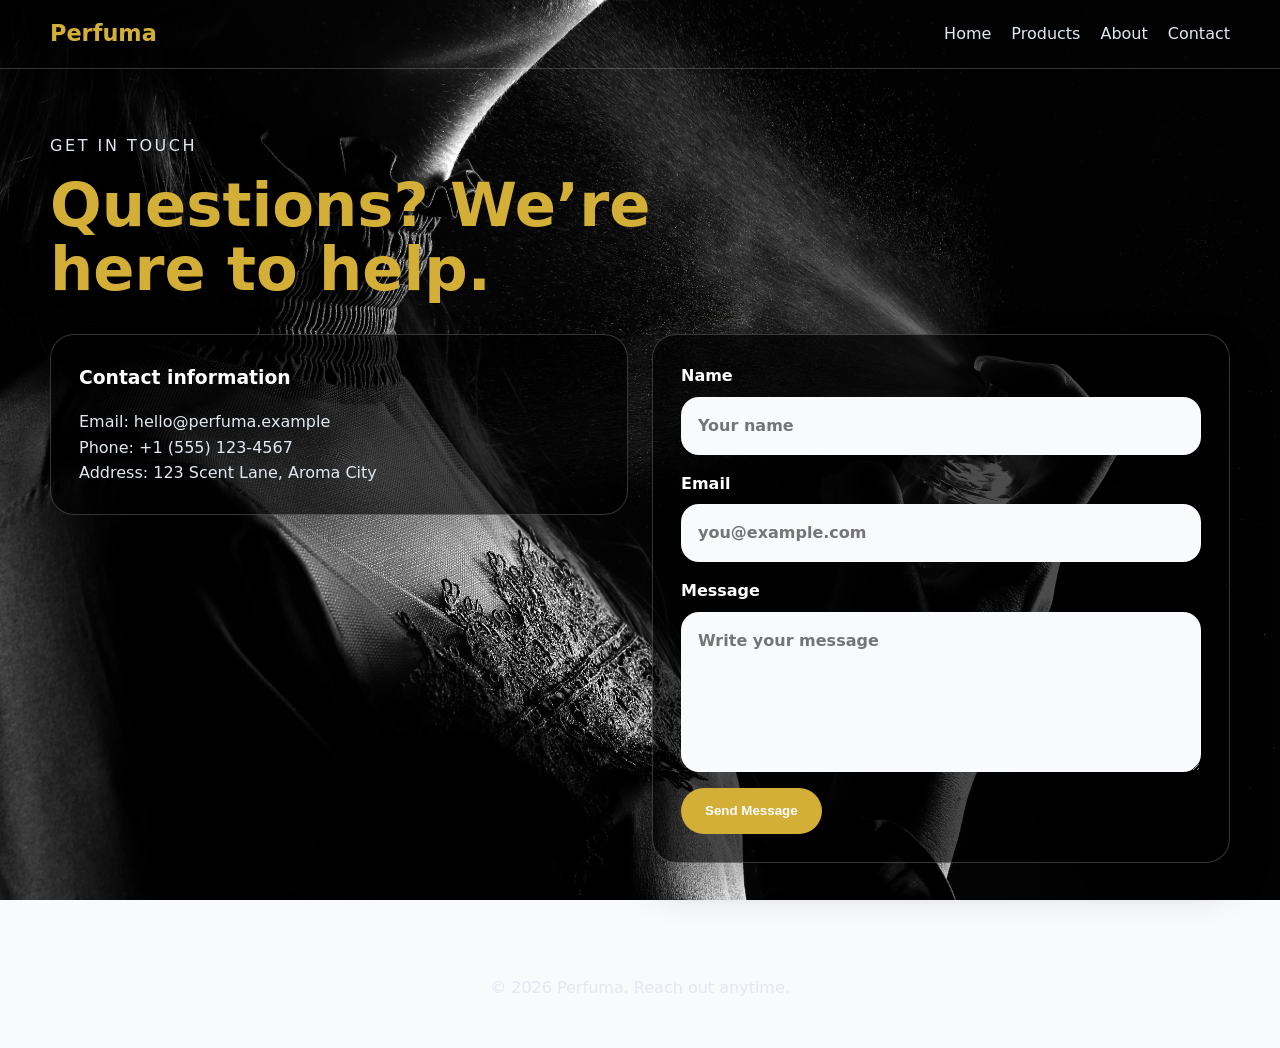
==== contact.html @ c565d62a "Add files via upload" ====
﻿<!DOCTYPE html>
<html lang="en">
<head>
    <meta charset="UTF-8">
    <meta name="viewport" content="width=device-width, initial-scale=1.0">
    <link rel="stylesheet" href="style.css">
    <title>Perfuma | Contact</title>
</head>
<body class="page-contact">
    <header class="site-header">
        <div class="container header-row">
            <div>
                <a class="brand" href="index.html">Perfuma</a>
            </div>
            <nav class="site-nav">
                <a href="index.html">Home</a>
                <a href="products.html">Products</a>
                <a href="about.html">About</a>
                <a href="contact.html">Contact</a>
            </nav>
        </div>
    </header>

    <main class="section container">
        <div class="section-header">
            <p class="eyebrow">Get in touch</p>
            <h2>Questions? We’re here to help.</h2>
        </div>
        <div class="contact-grid">
            <div class="contact-card">
                <h3>Contact information</h3>
                <p>Email: hello@perfuma.example</p>
                <p>Phone: +1 (555) 123-4567</p>
                <p>Address: 123 Scent Lane, Aroma City</p>
            </div>
            <form class="contact-form" action="#" method="post">
                <label>
                    Name
                    <input type="text" name="name" placeholder="Your name">
                </label>
                <label>
                    Email
                    <input type="email" name="email" placeholder="you@example.com">
                </label>
                <label>
                    Message
                    <textarea name="message" rows="5" placeholder="Write your message"></textarea>
                </label>
                <button class="button button-primary" type="submit">Send Message</button>
            </form>
        </div>
    </main>

    <footer class="site-footer container">
        <p>© 2026 Perfuma. Reach out anytime.</p>
    </footer>
</body>
</html>
---- style.css ----
﻿:root {
  --bg: #f8fafc;
  --surface: rgba(0, 0, 0, 0.7);
  --text: #ffffff;
  --muted: #e2e8f0;
  --primary: #d4af37;
  --primary-dark: #b8860b;
  --border: rgba(255, 255, 255, 0.2);
  --shadow: 0 20px 40px rgba(0, 0, 0, 0.3);
  --radius: 24px;
}

*, *::before, *::after {
  box-sizing: border-box;
}

body {
  margin: 0;
  font-family: Inter, system-ui, -apple-system, BlinkMacSystemFont, "Segoe UI", sans-serif;
  background: var(--bg);
  color: var(--text);
  line-height: 1.6;
}

img {
  max-width: 100%;
  display: block;
}

a {
  color: inherit;
  text-decoration: none;
}

.container {
  width: min(1180px, 100%);
  margin: 0 auto;
  padding: 0 1.5rem;
}

.site-header {
  background: transparent;
  border-bottom: 1px solid rgba(255, 255, 255, 0.2);
}

.header-row {
  display: flex;
  align-items: center;
  justify-content: space-between;
  gap: 1rem;
  padding: 1rem 0;
}

.brand {
  font-size: 1.4rem;
  font-weight: 700;
  color: var(--primary);
}

.site-nav {
  display: flex;
  gap: 1.25rem;
  flex-wrap: wrap;
}

.site-nav a {
  color: var(--muted);
  font-weight: 500;
}

.hero {
  display: grid;
  grid-template-columns: 1.45fr 1fr;
  gap: 2rem;
  align-items: center;
  padding: 4rem 0 3rem;
}

.hero-copy {
  max-width: 560px;
}

.eyebrow {
  text-transform: uppercase;
  letter-spacing: 0.16em;
  font-size: 0.8rem;
  color: var(--primary);
  margin: 0 0 1rem;
}

.hero h1,
.section-header h2 {
  margin: 0;
  font-size: clamp(2.5rem, 5vw, 3.8rem);
  line-height: 1.05;
  color: var(--primary);
}

.hero-copy p,
.section p,
.about-grid p,
.contact-card p {
  color: var(--muted);
  font-size: 1rem;
}

.hero-actions {
  display: flex;
  flex-wrap: wrap;
  gap: 1rem;
  margin-top: 1.75rem;
}

.button {
  display: inline-flex;
  align-items: center;
  justify-content: center;
  border: none;
  border-radius: 999px;
  padding: 0.95rem 1.5rem;
  font-weight: 600;
  cursor: pointer;
}

.button-primary {
  background: var(--primary);
  color: #fff;
}

.button-secondary {
  background: rgba(0, 0, 0, 0.7);
  border: 1px solid rgba(255, 255, 255, 0.2);
  color: var(--text);
}

.hero-card,
.feature-card,
.product-card,
.about-card,
.contact-card,
.contact-form {
  background: var(--surface);
  border: 1px solid var(--border);
  border-radius: var(--radius);
  box-shadow: var(--shadow);
}

.hero-card {
  padding: 2rem;
}

.card-label {
  margin: 0 0 1rem;
  color: var(--primary);
  font-weight: 700;
}

.hero-card h2,
.feature-card h3,
.product-card h3,
.about-card h3,
.contact-card h3 {
  margin-top: 0;
  margin-bottom: 1rem;
}

.price {
  font-size: 1.85rem;
  font-weight: 700;
  margin: 1rem 0 0;
}

.section {
  padding: 4rem 0;
}

.section-header {
  max-width: 720px;
  margin-bottom: 2rem;
}

.cards-grid,
.product-grid,
.about-grid,
.contact-grid {
  display: grid;
  gap: 1.5rem;
}

.cards-grid,
.product-grid {
  grid-template-columns: repeat(3, minmax(0, 1fr));
}

.about-grid {
  grid-template-columns: 1.4fr 0.9fr;
  align-items: start;
}

.contact-grid {
  grid-template-columns: 1fr 1fr;
  align-items: start;
}

.feature-card,
.product-card,
.about-card,
.contact-card,
.contact-form {
  padding: 1.75rem;
}

.feature-card p,
.product-card p,
.about-card p,
.contact-card p {
  margin: 0;
}

.product-card ul {
  list-style: none;
  padding: 0;
  margin: 1rem 0 1.5rem;
  display: grid;
  gap: 0.75rem;
}

.product-card li {
  color: var(--muted);
}

.contact-form label {
  display: grid;
  gap: 0.5rem;
  margin-bottom: 1rem;
  color: var(--text);
  font-weight: 600;
}

.contact-form input,
.contact-form textarea {
  width: 100%;
  padding: 0.95rem 1rem;
  border: 1px solid var(--border);
  border-radius: 18px;
  background: #f8fafc;
  font: inherit;
  color: var(--text);
}

.contact-form button {
  width: fit-content;
}

.site-footer {
  padding: 2rem 0;
  text-align: center;
  color: var(--muted);
}

.page-index,
.page-products,
.page-about,
.page-contact {
  background-image: url('bg.jpg');
  background-size: cover;
  background-position: center;
  background-attachment: fixed;
  background-repeat: no-repeat;
}

@media (max-width: 960px) {
  .hero,
  .about-grid,
  .contact-grid,
  .cards-grid,
  .product-grid {
    grid-template-columns: 1fr;
  }
}

@media (max-width: 640px) {
  .header-row {
    flex-direction: column;
    align-items: flex-start;
  }
  .container {
    padding: 0 1rem;
  }
  .hero h1,
  .section-header h2 {
    font-size: 2.5rem;
  }
}
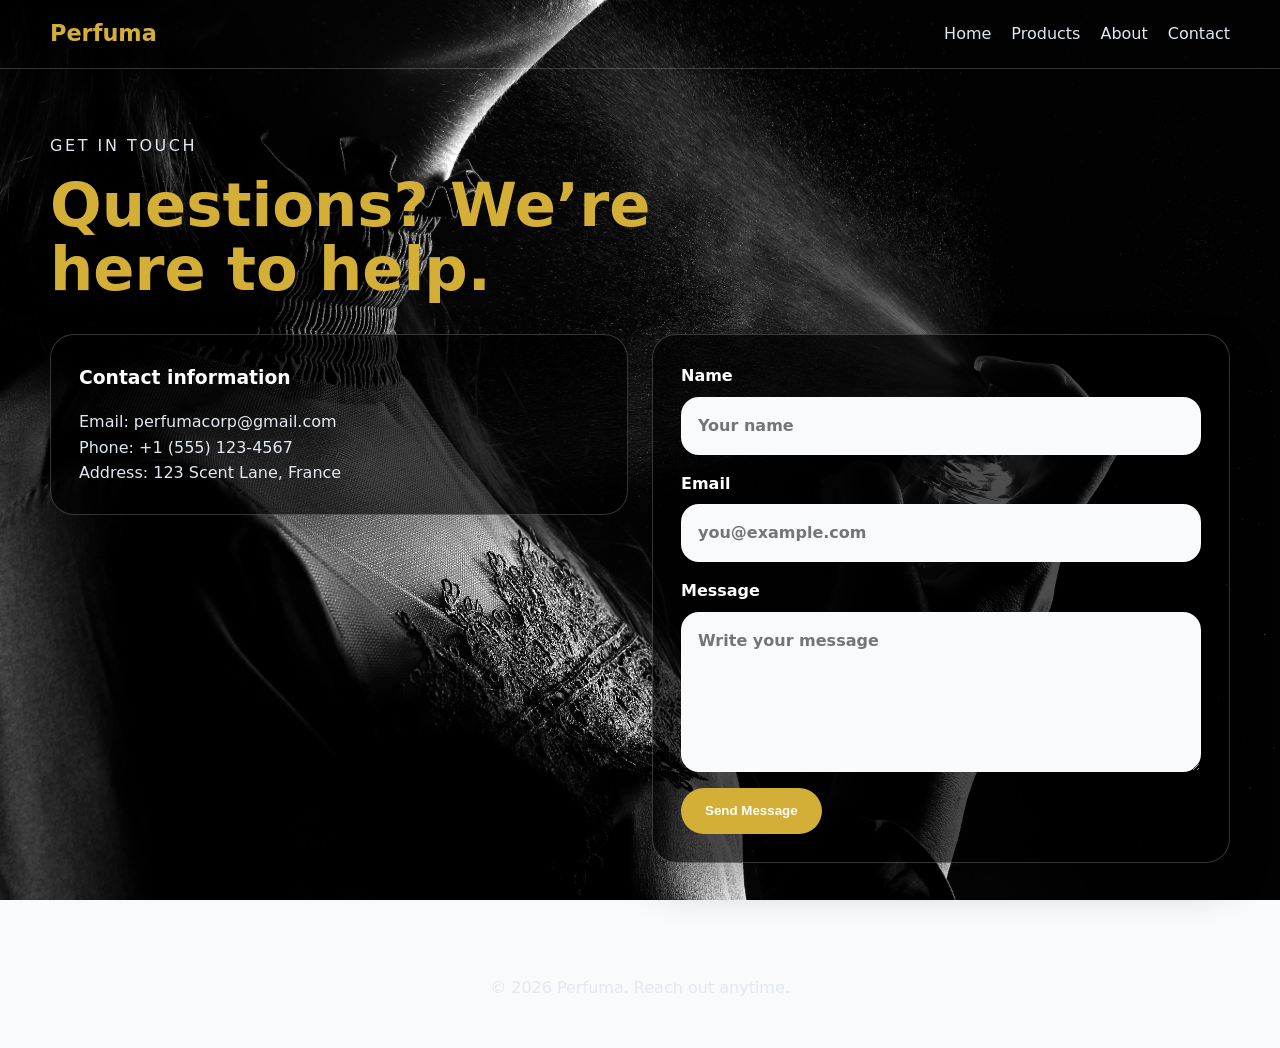
==== commit 7127fbd3: "Update contact.html" ====
--- a/contact.html
+++ b/contact.html
@@ -29,9 +29,9 @@
         <div class="contact-grid">
             <div class="contact-card">
                 <h3>Contact information</h3>
-                <p>Email: hello@perfuma.example</p>
+                <p>Email: perfumacorp@gmail.com</p>
                 <p>Phone: +1 (555) 123-4567</p>
-                <p>Address: 123 Scent Lane, Aroma City</p>
+                <p>Address: 123 Scent Lane, France</p>
             </div>
             <form class="contact-form" action="#" method="post">
                 <label>
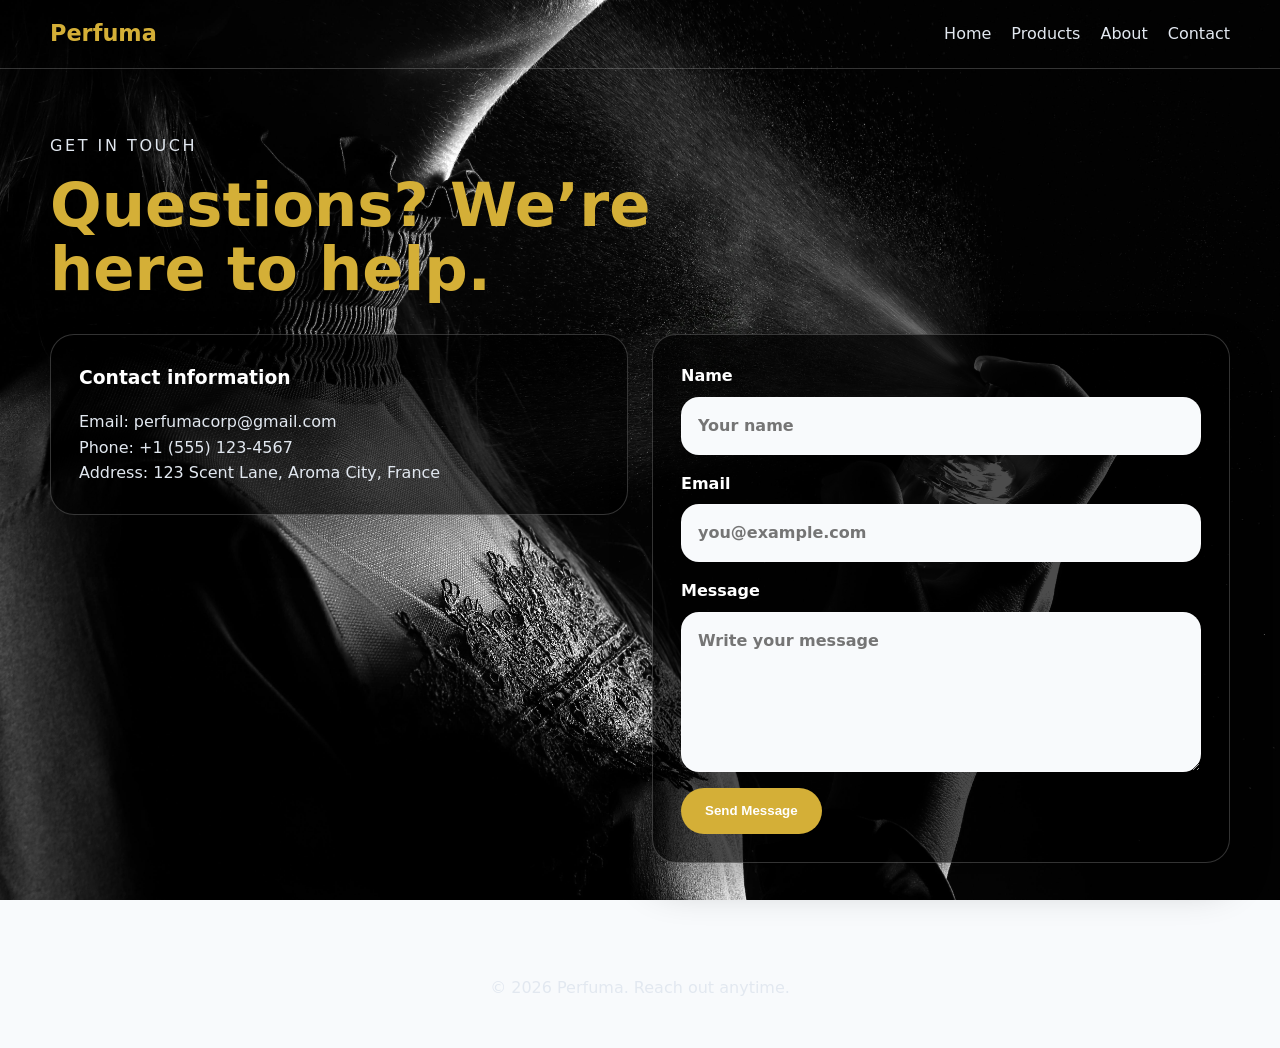
==== commit bd4f919d: "Add files via upload" ====
--- a/contact.html
+++ b/contact.html
@@ -31,7 +31,7 @@
                 <h3>Contact information</h3>
                 <p>Email: perfumacorp@gmail.com</p>
                 <p>Phone: +1 (555) 123-4567</p>
-                <p>Address: 123 Scent Lane, France</p>
+                <p>Address: 123 Scent Lane, Aroma City, France</p>
             </div>
             <form class="contact-form" action="#" method="post">
                 <label>
